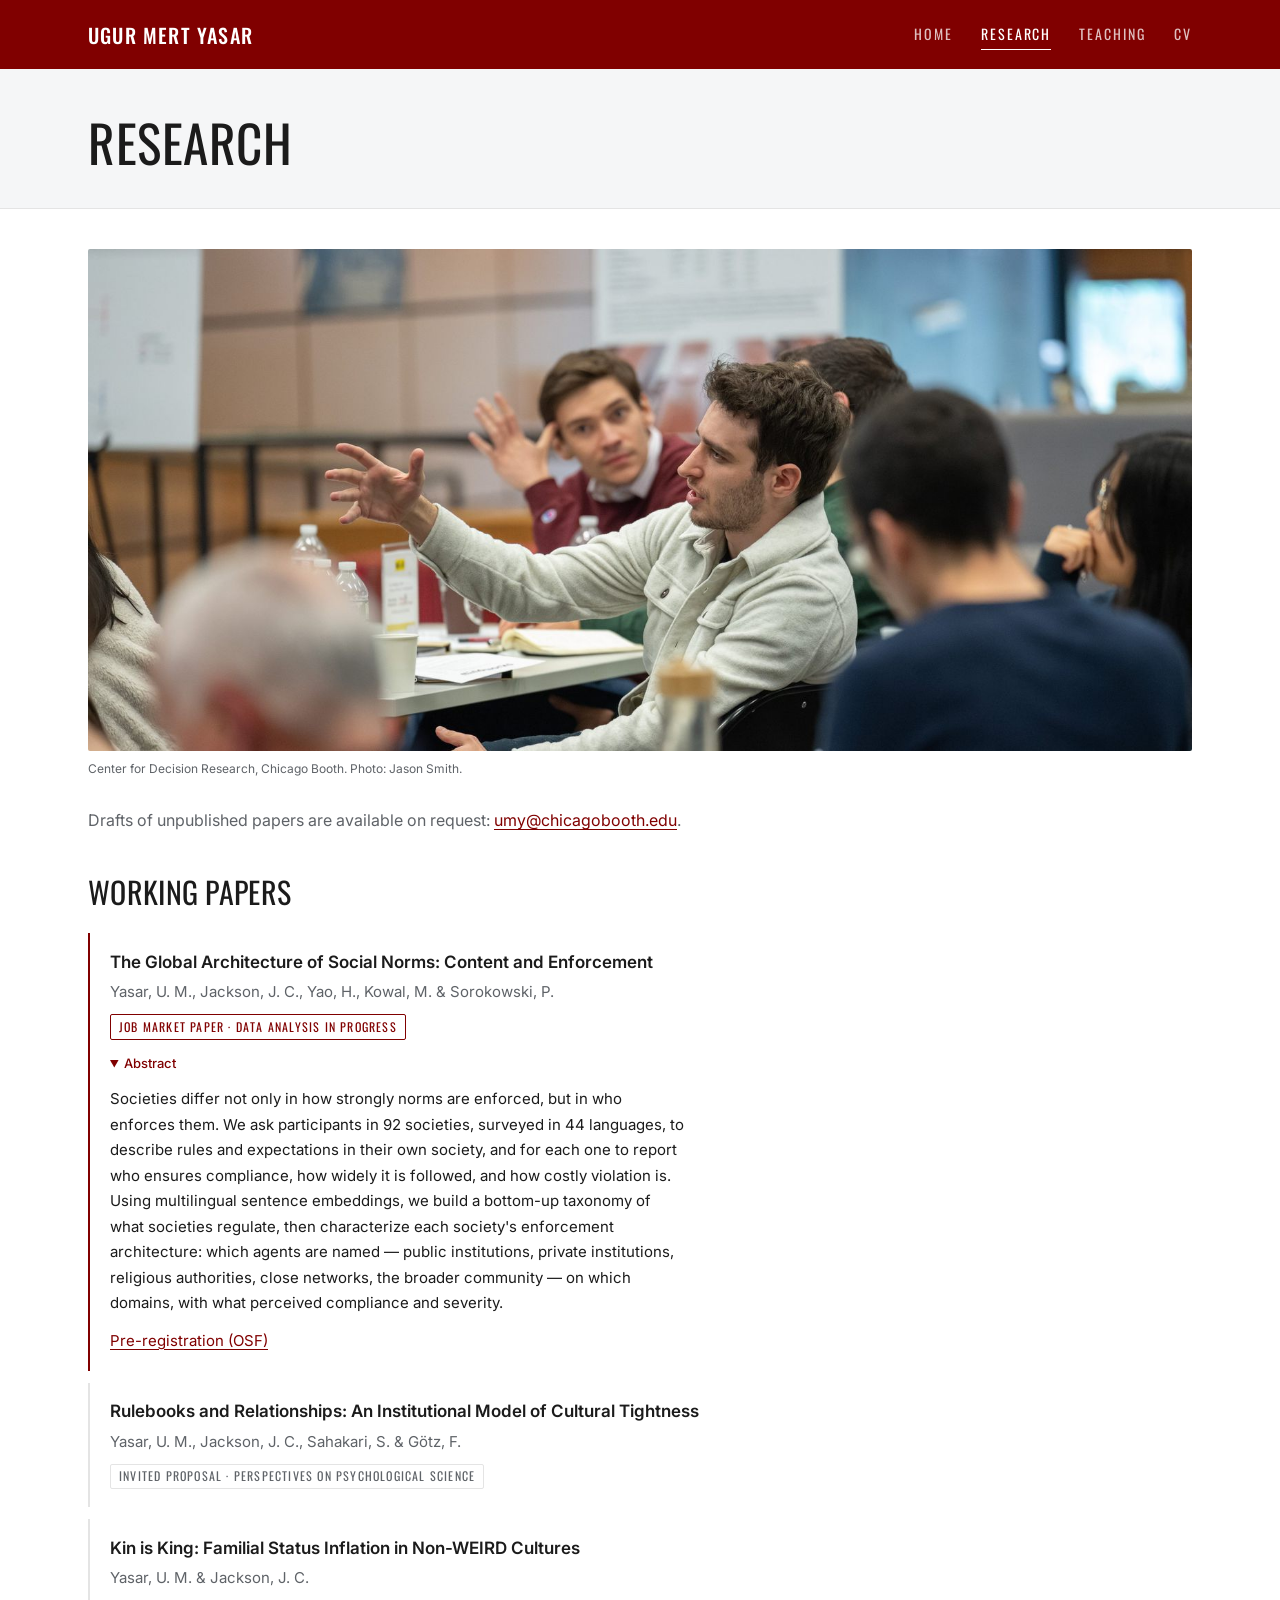
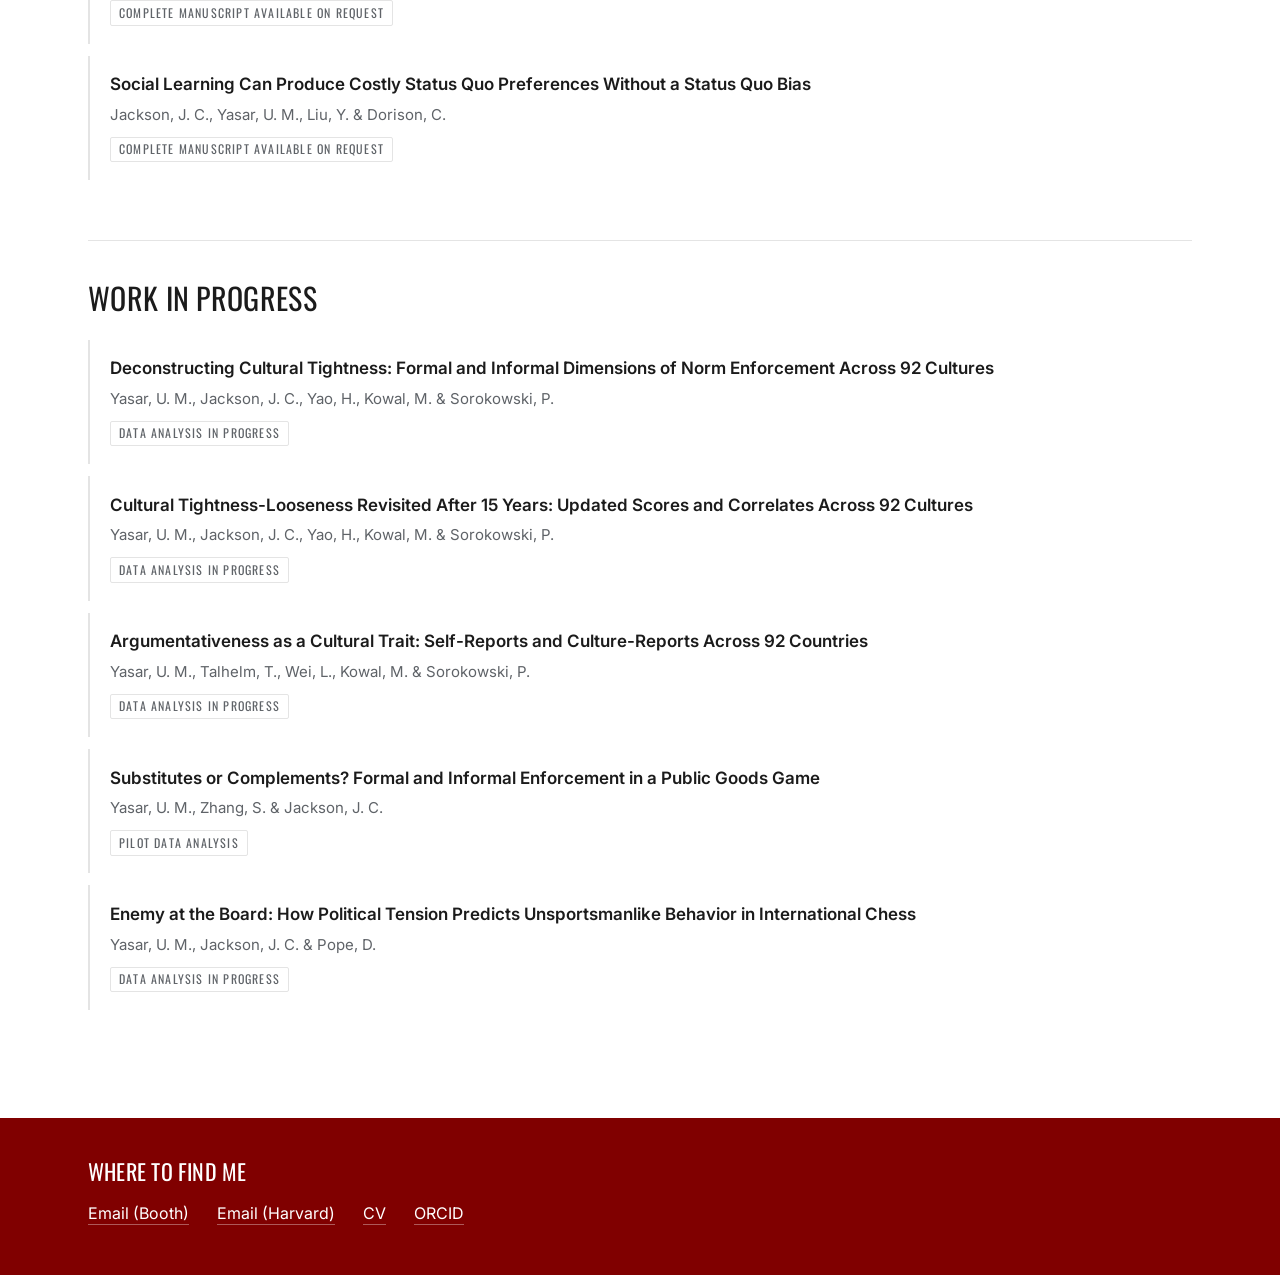
==== research.html @ 792e9157 "Maroon "Where to find me" footer on every page; drop duplicate contact buttons from the hero Co-Auth" ====
<!DOCTYPE html>
<html lang="en">
<head>
<meta charset="utf-8">
<meta name="viewport" content="width=device-width, initial-scale=1">
<title>Research &middot; Ugur Mert Yasar</title>
<meta name="description" content="Working papers and work in progress by Ugur Mert Yasar on social norms, cultural tightness, and norm enforcement across cultures.">
<link rel="icon" href="assets/favicon.svg?v=2" type="image/svg+xml">
<meta property="og:title" content="Research &middot; Ugur Mert Yasar">
<meta property="og:description" content="Working papers and work in progress by Ugur Mert Yasar on social norms, cultural tightness, and norm enforcement across cultures.">
<meta property="og:image" content="https://ugurmertyasar.github.io/assets/portrait.jpg">
<meta property="og:url" content="https://ugurmertyasar.github.io/research.html">
<meta property="og:type" content="website">
<meta name="twitter:card" content="summary">
<link rel="preconnect" href="https://fonts.googleapis.com">
<link rel="preconnect" href="https://fonts.gstatic.com" crossorigin>
<link href="https://fonts.googleapis.com/css2?family=Inter:wght@400;500;600&family=Oswald:wght@400;500&display=swap" rel="stylesheet">
<link rel="stylesheet" href="style.css?v=20261009d">
</head>
<body>

<header class="masthead">
  <div class="wrap">
    <a class="name" href="index.html">Ugur Mert Yasar</a>
    <nav class="nav">
      <a href="index.html">Home</a>
      <a href="research.html" aria-current="page">Research</a>
      <a href="teaching.html">Teaching</a>
      <a href="assets/cv.pdf">CV</a>
    </nav>
  </div>
</header>

<div class="page-header">
  <div class="wrap">
    <h1>Research</h1>
  </div>
</div>

<main class="wrap">

  <figure class="photo">
    <img src="assets/cdr.jpg" width="1600" height="727" alt="Ugur Mert Yasar speaking in a group discussion at the Center for Decision Research">
    <figcaption>Center for Decision Research, Chicago Booth. Photo: Jason Smith.</figcaption>
  </figure>

  <p class="intro">Drafts of unpublished papers are available on request:
  <a href="mailto:umy@chicagobooth.edu">umy@chicagobooth.edu</a>.</p>

  <section class="section">
    <h2>Working Papers</h2>

    <article class="paper is-jmp">
      <h3>The Global Architecture of Social Norms: Content and Enforcement</h3>
      <p class="authors">Yasar, U. M., Jackson, J. C., Yao, H., Kowal, M. &amp; Sorokowski, P.</p>
      <span class="status is-jmp">Job Market Paper &middot; data analysis in progress</span>
      <details open>
        <summary>Abstract</summary>
        <p>Societies differ not only in how strongly norms are enforced, but in who
        enforces them. We ask participants in 92 societies, surveyed in 44 languages, to
        describe rules and expectations in their own society, and for each one to report
        who ensures compliance, how widely it is followed, and how costly violation is.
        Using multilingual sentence embeddings, we build a bottom-up taxonomy of what
        societies regulate, then characterize each society's enforcement architecture:
        which agents are named &mdash; public institutions, private institutions,
        religious authorities, close networks, the broader community &mdash; on which
        domains, with what perceived compliance and severity.</p>
        <p><a href="https://osf.io/fxba7/">Pre-registration (OSF)</a></p>
      </details>
    </article>

    <article class="paper">
      <h3>Rulebooks and Relationships: An Institutional Model of Cultural Tightness</h3>
      <p class="authors">Yasar, U. M., Jackson, J. C., Sahakari, S. &amp; G&ouml;tz, F.</p>
      <span class="status">Invited proposal &middot; Perspectives on Psychological Science</span>
    </article>

    <article class="paper">
      <h3>Kin is King: Familial Status Inflation in Non-WEIRD Cultures</h3>
      <p class="authors">Yasar, U. M. &amp; Jackson, J. C.</p>
      <span class="status">Complete manuscript available on request</span>
    </article>

    <article class="paper">
      <h3>Social Learning Can Produce Costly Status Quo Preferences Without a Status Quo Bias</h3>
      <p class="authors">Jackson, J. C., Yasar, U. M., Liu, Y. &amp; Dorison, C.</p>
      <span class="status">Complete manuscript available on request</span>
    </article>
  </section>

  <section class="section">
    <h2>Work in Progress</h2>

    <article class="paper">
      <h3>Deconstructing Cultural Tightness: Formal and Informal Dimensions of Norm
      Enforcement Across 92 Cultures</h3>
      <p class="authors">Yasar, U. M., Jackson, J. C., Yao, H., Kowal, M. &amp; Sorokowski, P.</p>
      <span class="status">Data analysis in progress</span>
    </article>

    <article class="paper">
      <h3>Cultural Tightness-Looseness Revisited After 15 Years: Updated Scores and
      Correlates Across 92 Cultures</h3>
      <p class="authors">Yasar, U. M., Jackson, J. C., Yao, H., Kowal, M. &amp; Sorokowski, P.</p>
      <span class="status">Data analysis in progress</span>
    </article>

    <article class="paper">
      <h3>Argumentativeness as a Cultural Trait: Self-Reports and Culture-Reports Across
      92 Countries</h3>
      <p class="authors">Yasar, U. M., Talhelm, T., Wei, L., Kowal, M. &amp; Sorokowski, P.</p>
      <span class="status">Data analysis in progress</span>
    </article>

    <article class="paper">
      <h3>Substitutes or Complements? Formal and Informal Enforcement in a Public Goods Game</h3>
      <p class="authors">Yasar, U. M., Zhang, S. &amp; Jackson, J. C.</p>
      <span class="status">Pilot data analysis</span>
    </article>

    <article class="paper">
      <h3>Enemy at the Board: How Political Tension Predicts Unsportsmanlike Behavior in
      International Chess</h3>
      <p class="authors">Yasar, U. M., Jackson, J. C. &amp; Pope, D.</p>
      <span class="status">Data analysis in progress</span>
    </article>
  </section>

  <!-- The interactive enforcement figure is kept, unpublished, in _held/ on the local
       machine. It is deliberately not in this repository. -->

</main>

<footer class="footer" id="contact">
  <div class="wrap">
    <h2>Where to find me</h2>
    <ul class="find">
      <li><a href="mailto:umy@chicagobooth.edu">Email (Booth)</a></li>
      <li><a href="mailto:umyasar@fas.harvard.edu">Email (Harvard)</a></li>
      <li><a href="assets/cv.pdf">CV</a></li>
      <li><a href="https://orcid.org/0009-0003-6878-2344">ORCID</a></li>
      <!-- Add more as needed, one per line, e.g.
      <li><a href="https://www.linkedin.com/in/...">LinkedIn</a></li>
      <li><a href="https://scholar.google.com/citations?user=...">Google Scholar</a></li>
      <li><a href="https://bsky.app/profile/...">Bluesky</a></li>
      -->
    </ul>
  </div>
</footer>

</body>
</html>
---- style.css ----
/* ==========================================================================
   ugurmertyasar.com
   All colour lives in :root. Change a value here and every page follows.
   ========================================================================== */

:root {
  --paper:     #ffffff;
  --paper-alt: #f5f6f7;
  --ink:       #1b1b1b;
  --muted:     #5f6368;
  --rule:      #e4e4e4;
  --accent:    #800000;   /* links, labels, masthead band */
  --on-accent: #ffffff;
  --band:      #800000;   /* masthead background */
  --footer:    #800000;
  --formal:    #800000;   /* state, law, public institutions */
  --informal:  #7a6a3a;   /* family, community, religion */

  --map-ocean:    #ffffff;
  --map-grat:     #dde3e7;
  --map-edge:     #c3ccd2;
  --map-bg:       #dcdcdc;
  --map-hi:       #800000;
  --map-hi-hover: #5a0000;

  --display: "Oswald", "Arial Narrow", sans-serif;
  --sans:    "Inter", "Helvetica Neue", Arial, sans-serif;

  --measure: 36rem;
  --wide:    72rem;
}


*, *::before, *::after { box-sizing: border-box; }
html { -webkit-text-size-adjust: 100%; }

body {
  margin: 0;
  background: var(--paper);
  color: var(--ink);
  font-family: var(--sans);
  font-size: 1rem;
  line-height: 1.7;
  -webkit-font-smoothing: antialiased;
}

.wrap { max-width: var(--wide); margin: 0 auto; padding: 0 1.5rem; }

.label {
  font-family: var(--display);
  font-size: .8125rem; font-weight: 400;
  letter-spacing: .14em; text-transform: uppercase;
  color: var(--accent);
  margin: 0;
}

h1, h2, h3 {
  font-family: var(--display); font-weight: 400;
  text-transform: uppercase; letter-spacing: .01em;
}

a { color: var(--accent); text-decoration-color: currentColor; text-decoration-thickness: 1px; text-underline-offset: .2em; }
a:hover { color: var(--ink); }
a:focus-visible { outline: 2px solid var(--accent); outline-offset: 3px; border-radius: 2px; }

/* --- masthead ------------------------------------------------------------ */
.masthead { background: var(--band); color: var(--on-accent); }
.masthead .wrap {
  display: flex; flex-wrap: wrap; gap: .5rem 2rem;
  align-items: center; justify-content: space-between;
  padding-top: 1.1rem; padding-bottom: 1.1rem;
}
.masthead .name {
  font-family: var(--display); font-size: 1.25rem; font-weight: 500;
  letter-spacing: .06em; text-transform: uppercase;
  color: var(--on-accent); text-decoration: none;
}
.nav { display: flex; gap: 1.75rem; }
.nav a {
  font-family: var(--display); font-size: .875rem; letter-spacing: .14em;
  text-transform: uppercase; text-decoration: none;
  color: var(--on-accent); opacity: .75;
  padding: .2rem 0; border-bottom: 1px solid transparent;
}
.nav a:hover { opacity: 1; color: var(--on-accent); }
.nav a[aria-current="page"] { opacity: 1; border-bottom-color: currentColor; }

/* --- hero ---------------------------------------------------------------- */
.hero {
  padding: 4rem 0 4.5rem; display: grid; gap: 4rem;
  grid-template-columns: minmax(0,1fr) minmax(16rem, 24rem); align-items: center;
}
.hero h1 {
  font-size: 1.75rem; line-height: 1.2; font-weight: 500;
  text-transform: none; letter-spacing: .01em;
  margin: 0 0 .5rem;
}
.hero .role { color: var(--ink); font-size: 1rem; line-height: 1.6; margin: 0 0 1.5rem; max-width: none; }
.hero p { max-width: var(--measure); margin: 0 0 1rem; }
.hero .portrait {
  width: 100%; height: auto; aspect-ratio: 4 / 5; object-fit: cover;
  display: block; border-radius: 2px;
}

.hero .portrait.is-flip { cursor: pointer; }
.hero .portrait.is-flip:focus-visible { outline: 2px solid var(--accent); outline-offset: 4px; }

.links { display: flex; flex-wrap: wrap; gap: .5rem .75rem; margin: 1.75rem 0 0; padding: 0; list-style: none; }
.links a {
  font-size: .8125rem; text-decoration: none; color: var(--ink);
  border: 1px solid var(--rule); border-radius: 2px; padding: .35rem .85rem;
  display: inline-block;
}
.links a:hover { border-color: var(--accent); color: var(--accent); }

/* --- map plate ----------------------------------------------------------- */
.plate { padding: 3.5rem 0 4rem; }
.band { background: var(--paper-alt); border-top: 1px solid var(--rule); }
.plate figure { margin: 0; }
.plate-head { margin-bottom: 1.5rem; }
.plate h2 { font-size: clamp(1.5rem, 3vw, 1.875rem); line-height: 1.15; margin: 0; }
.soon-note { margin: .4rem 0 0; color: var(--muted); }

/* Survey section switch: see the comment above the section in index.html. */
.plate[data-state="hidden"] { display: none; }
.plate[data-state="soon"] .when-live,
.plate[data-state="live"] .when-soon { display: none; }
.plate figcaption { margin-top: 1.5rem; max-width: 46rem; color: var(--muted); font-size: .9375rem; }

.stats {
  display: grid; grid-template-columns: repeat(3, 1fr);
  border-top: 1px solid var(--rule); border-bottom: 1px solid var(--rule);
  margin: 1.75rem 0 0; padding: 0; list-style: none;
}
.stats li { padding: 1.1rem 1.25rem; border-left: 1px solid var(--rule); }
.stats li:first-child { border-left: 0; padding-left: 0; }
.stats .n {
  display: block; font-family: var(--display); font-size: 2.25rem; line-height: 1;
  color: var(--ink);
}
.stats .label { display: block; margin-top: .45rem; color: var(--muted); font-size: .75rem; }

.map-wrap { position: relative; }
.map { width: 100%; height: auto; display: block; }

.map .ocean      { fill: var(--map-ocean); }
.map .grat path  { fill: none; stroke: var(--map-grat); stroke-width: .7; }
.map .c          { fill: var(--map-bg); stroke: var(--map-ocean); stroke-width: .6; stroke-linejoin: round; }
.map .c.s        { fill: var(--map-hi); cursor: pointer; transition: fill .12s ease; }
.map .c.dot      { stroke-width: 1.4; }
.map .edge       { fill: none; stroke: var(--map-edge); stroke-width: 1.2; }
.map .c.s.is-on  { fill: var(--map-hi-hover); }

.map-tip {
  position: absolute; pointer-events: none; opacity: 0;
  transform: translate(-50%, -145%);
  font-size: .75rem; font-weight: 500; white-space: nowrap;
  background: var(--ink); color: var(--paper);
  padding: .3rem .6rem; border-radius: 2px;
  box-shadow: 0 2px 8px rgba(0,0,0,.16);
  transition: opacity .12s ease;
}
.map-tip.on { opacity: 1; }
.map-tip .tip-l { opacity: .7; font-weight: 400; }

.map-legend {
  display: flex; flex-wrap: wrap; align-items: center; gap: .4rem 1.75rem;
  margin-top: 1rem; font-size: .75rem; color: var(--muted);
}
.map-legend .sw {
  width: .7rem; height: .7rem; border-radius: 2px;
  display: inline-block; margin-right: .45rem; vertical-align: -1px;
}
.map-legend .sw-hi { background: var(--map-hi); }
.map-legend .sw-bg { background: var(--map-bg); }
.map-legend .hint { margin-left: auto; }

/* --- sections ------------------------------------------------------------ */
.section { border-top: 1px solid var(--rule); padding: 2.5rem 0 3rem; }
.section > h2 { font-size: clamp(1.5rem, 3vw, 1.875rem); line-height: 1.15; margin: 0 0 1.5rem; }

/* Inner pages: plain title on a grey band under the masthead. */
.page-header { background: var(--paper-alt); border-bottom: 1px solid var(--rule); padding: 3rem 0 2.5rem; }
.page-header h1 { font-size: clamp(2.25rem, 5vw, 3.2rem); line-height: 1; margin: 0; }
.intro { color: var(--muted); margin: 2.25rem 0 0; }

.photo { margin: 2.5rem 0 0; }
.photo img { width: 100%; height: auto; display: block; border-radius: 2px; }
.photo figcaption { margin-top: .5rem; font-size: .75rem; color: var(--muted); }
.photo + .intro { margin-top: 1.75rem; }

/* --- teaching -------------------------------------------------------------- */
.courses { list-style: none; margin: 0; padding: 0; max-width: 48rem; }
.courses li { padding: 1rem 0; border-bottom: 1px solid var(--rule); }
.courses li:first-child { border-top: 1px solid var(--rule); }
.courses .course { font-weight: 600; margin: 0; }
.courses .meta { color: var(--muted); font-size: .9375rem; margin: .15rem 0 0; }
.courses .term { white-space: nowrap; }
@media (min-width: 46rem) {
  .courses li { display: grid; grid-template-columns: 1fr 11rem; gap: 1rem; align-items: baseline; }
  .courses .term { text-align: right; color: var(--muted); font-size: .9375rem; }
}
.intro + .section { border-top: 0; }

.titles { list-style: none; margin: 0; padding: 0; max-width: 48rem; }
.titles li { padding: .7rem 0; border-bottom: 1px solid var(--rule); }
.titles li:first-child { border-top: 1px solid var(--rule); }
.titles a { color: var(--ink); text-decoration: none; font-weight: 500; }
.titles a:hover { color: var(--accent); }
.tag {
  margin-left: .5rem; white-space: nowrap;
  font-family: var(--display); font-size: .75rem; letter-spacing: .1em;
  text-transform: uppercase; color: var(--accent);
}
.prose { max-width: var(--measure); }
.prose p { margin: 0 0 1rem; }
.more { margin: 1.5rem 0 0; font-family: var(--display); text-transform: uppercase; letter-spacing: .1em; font-size: .875rem; }
.more a { text-decoration: none; }

/* --- papers -------------------------------------------------------------- */
.paper { padding: 1.1rem 0 1.1rem 1.25rem; border-left: 2px solid var(--rule); margin-bottom: .75rem; }
.paper h3 {
  font-family: var(--sans); text-transform: none; letter-spacing: 0;
  font-size: 1.0625rem; font-weight: 600; margin: 0 0 .3rem; line-height: 1.4;
}
.paper .authors { color: var(--muted); font-size: .9375rem; margin: 0 0 .5rem; }
.paper .status {
  display: inline-block; font-family: var(--display); font-size: .75rem;
  letter-spacing: .1em; text-transform: uppercase; color: var(--muted);
  border: 1px solid var(--rule); border-radius: 2px; padding: .1rem .5rem;
}
.paper.is-jmp { border-left-color: var(--accent); }
.paper .status.is-jmp { color: var(--accent); border-color: var(--accent); }
.paper details { margin-top: .75rem; }
.paper summary { font-size: .8125rem; font-weight: 500; color: var(--accent); cursor: pointer; }
.paper details p { max-width: var(--measure); margin: .75rem 0 0; font-size: .9375rem; }

/* --- footer -------------------------------------------------------------- */
.footer { background: var(--footer); color: #fff; margin-top: 3rem; padding: 2.5rem 0 3rem; }
.band + .footer { margin-top: 0; }
.footer h2 { font-size: 1.375rem; line-height: 1.2; margin: 0 0 1rem; }
.find { list-style: none; margin: 0; padding: 0; display: flex; flex-wrap: wrap; gap: .6rem 1.75rem; }
.find a { color: #fff; text-decoration: none; border-bottom: 1px solid rgba(255,255,255,.35); padding-bottom: 1px; }
.find a:hover { border-bottom-color: #fff; }

@media (max-width: 46rem) {
  .hero { grid-template-columns: 1fr; gap: 0; padding-top: 2.5rem; }
  .hero .portrait { order: -1; max-width: 15rem; margin: 0 0 2rem; }
  .page-header { padding: 2rem 0 1.75rem; }
  .nav { gap: 1.25rem; }
  .stats li { padding-left: .75rem; padding-right: .5rem; }
  .map-legend .hint { margin-left: 0; flex-basis: 100%; }
}
@media (prefers-reduced-motion: reduce) {
  * { transition-duration: .01ms !important; animation-duration: .01ms !important; }
}
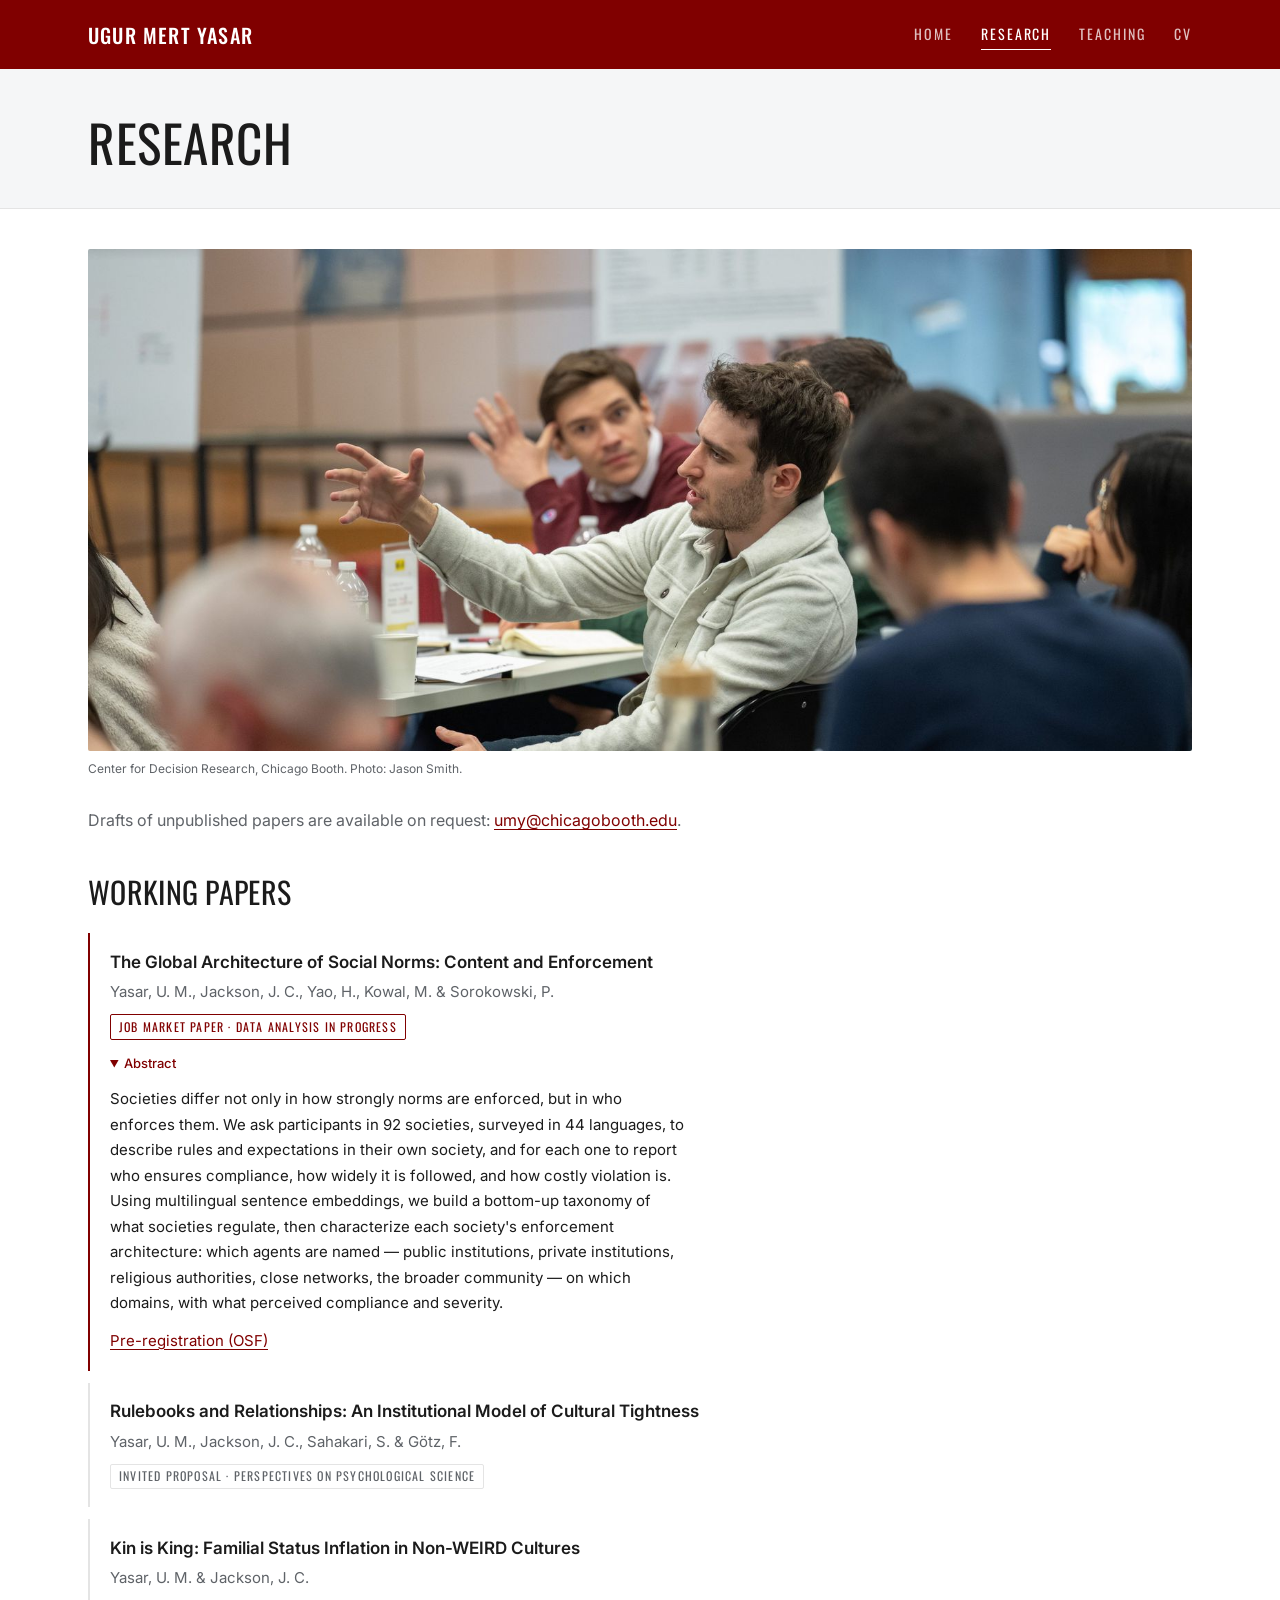
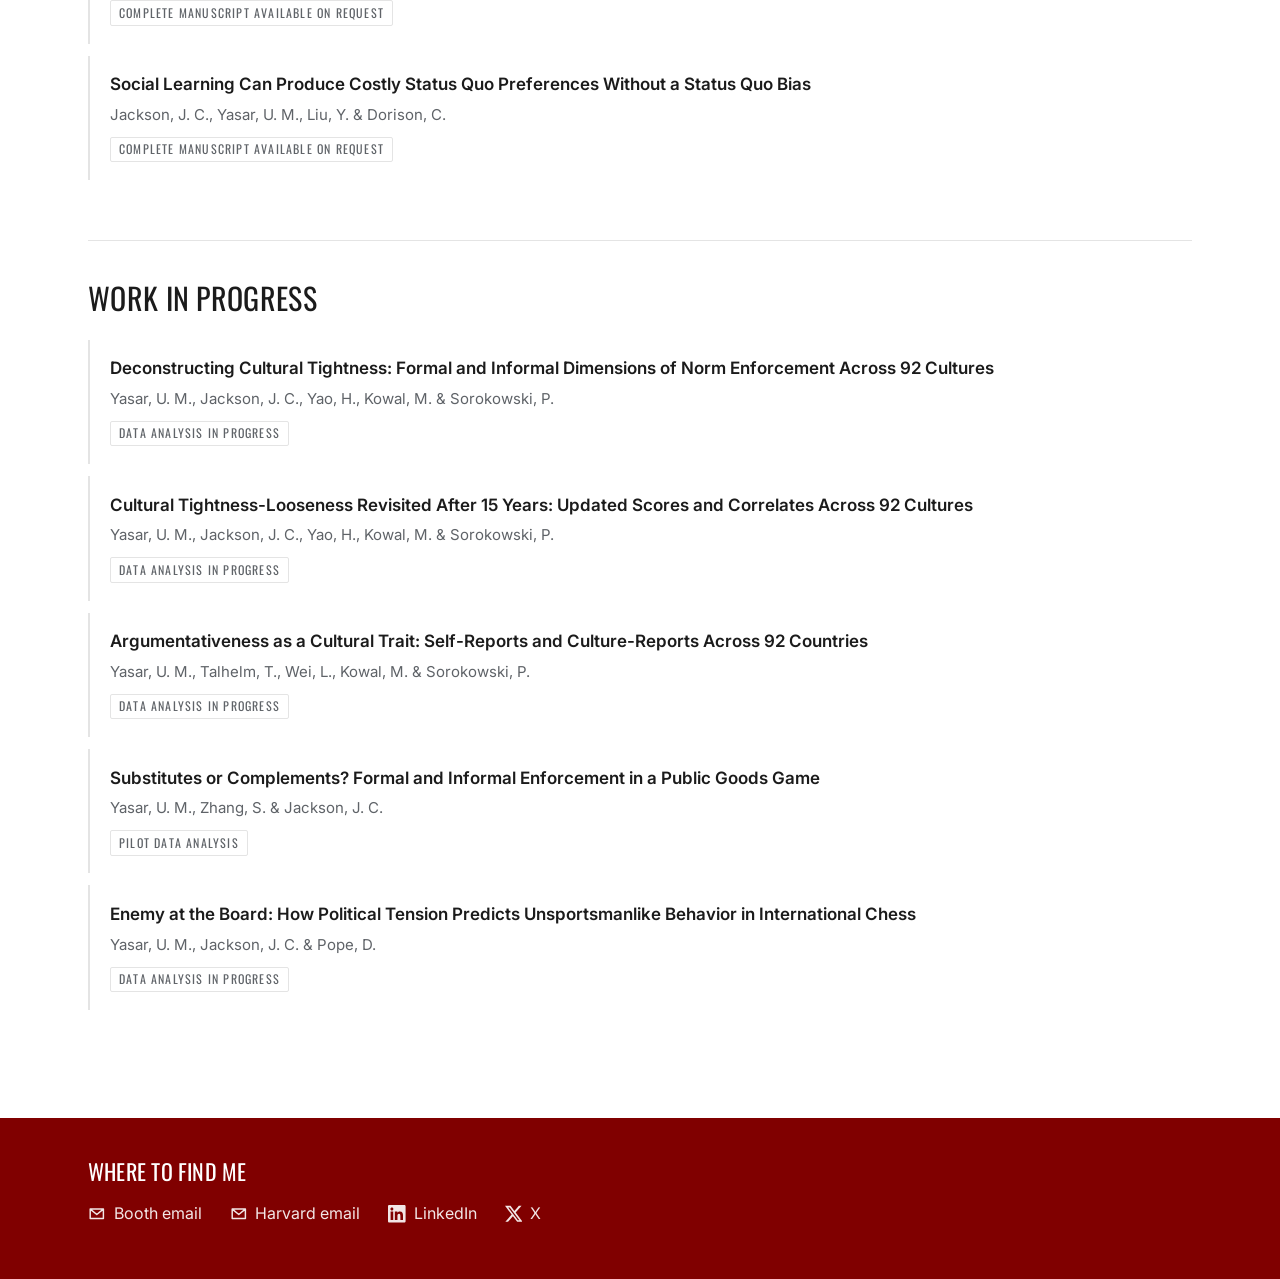
==== commit 8377aea8: "Footer links: Booth and Harvard email, LinkedIn and X, with icons Co-Authored-By: Claude Opus 5.5 <n" ====
--- a/research.html
+++ b/research.html
@@ -15,7 +15,7 @@
 <link rel="preconnect" href="https://fonts.googleapis.com">
 <link rel="preconnect" href="https://fonts.gstatic.com" crossorigin>
 <link href="https://fonts.googleapis.com/css2?family=Inter:wght@400;500;600&family=Oswald:wght@400;500&display=swap" rel="stylesheet">
-<link rel="stylesheet" href="style.css?v=20261009d">
+<link rel="stylesheet" href="style.css?v=20261009e">
 </head>
 <body>
 
@@ -135,15 +135,10 @@
   <div class="wrap">
     <h2>Where to find me</h2>
     <ul class="find">
-      <li><a href="mailto:umy@chicagobooth.edu">Email (Booth)</a></li>
-      <li><a href="mailto:umyasar@fas.harvard.edu">Email (Harvard)</a></li>
-      <li><a href="assets/cv.pdf">CV</a></li>
-      <li><a href="https://orcid.org/0009-0003-6878-2344">ORCID</a></li>
-      <!-- Add more as needed, one per line, e.g.
-      <li><a href="https://www.linkedin.com/in/...">LinkedIn</a></li>
-      <li><a href="https://scholar.google.com/citations?user=...">Google Scholar</a></li>
-      <li><a href="https://bsky.app/profile/...">Bluesky</a></li>
-      -->
+      <li><a href="mailto:umy@chicagobooth.edu"><svg class="ico" viewBox="0 0 24 24" aria-hidden="true"><path fill="none" stroke="currentColor" stroke-width="2" stroke-linejoin="round" d="M3 5.5h18v13H3z M3.5 6l8.5 7 8.5-7"/></svg>Booth email</a></li>
+      <li><a href="mailto:umyasar@fas.harvard.edu"><svg class="ico" viewBox="0 0 24 24" aria-hidden="true"><path fill="none" stroke="currentColor" stroke-width="2" stroke-linejoin="round" d="M3 5.5h18v13H3z M3.5 6l8.5 7 8.5-7"/></svg>Harvard email</a></li>
+      <li><a href="https://www.linkedin.com/in/ugurmertyasar" target="_blank" rel="noopener"><svg class="ico" viewBox="0 0 24 24" aria-hidden="true"><path fill="currentColor" d="M20.447 20.452h-3.554v-5.569c0-1.328-.027-3.037-1.852-3.037-1.853 0-2.136 1.445-2.136 2.939v5.667H9.351V9h3.414v1.561h.046c.477-.9 1.637-1.85 3.37-1.85 3.601 0 4.267 2.37 4.267 5.455v6.286zM5.337 7.433c-1.144 0-2.063-.926-2.063-2.065 0-1.138.92-2.063 2.063-2.063 1.14 0 2.064.925 2.064 2.063 0 1.139-.925 2.065-2.064 2.065zm1.782 13.019H3.555V9h3.564v11.452zM22.225 0H1.771C.792 0 0 .774 0 1.729v20.542C0 23.227.792 24 1.771 24h20.451C23.2 24 24 23.227 24 22.271V1.729C24 .774 23.2 0 22.222 0h.003z"/></svg>LinkedIn</a></li>
+      <li><a href="https://x.com/ugurmertyasar" target="_blank" rel="noopener"><svg class="ico" viewBox="0 0 24 24" aria-hidden="true"><path fill="currentColor" d="M18.901 1.153h3.68l-8.04 9.19L24 22.846h-7.406l-5.8-7.584-6.638 7.584H.474l8.6-9.83L0 1.154h7.594l5.243 6.932ZM17.61 20.644h2.039L6.486 3.24H4.298Z"/></svg>X</a></li>
     </ul>
   </div>
 </footer>
--- a/style.css
+++ b/style.css
@@ -240,8 +240,9 @@
 .band + .footer { margin-top: 0; }
 .footer h2 { font-size: 1.375rem; line-height: 1.2; margin: 0 0 1rem; }
 .find { list-style: none; margin: 0; padding: 0; display: flex; flex-wrap: wrap; gap: .6rem 1.75rem; }
-.find a { color: #fff; text-decoration: none; border-bottom: 1px solid rgba(255,255,255,.35); padding-bottom: 1px; }
-.find a:hover { border-bottom-color: #fff; }
+.find a { color: #fff; text-decoration: none; display: inline-flex; align-items: center; gap: .5rem; opacity: .9; }
+.find a:hover { opacity: 1; text-decoration: underline; text-underline-offset: .2em; }
+.find .ico { width: 1.1rem; height: 1.1rem; flex: none; }
 
 @media (max-width: 46rem) {
   .hero { grid-template-columns: 1fr; gap: 0; padding-top: 2.5rem; }
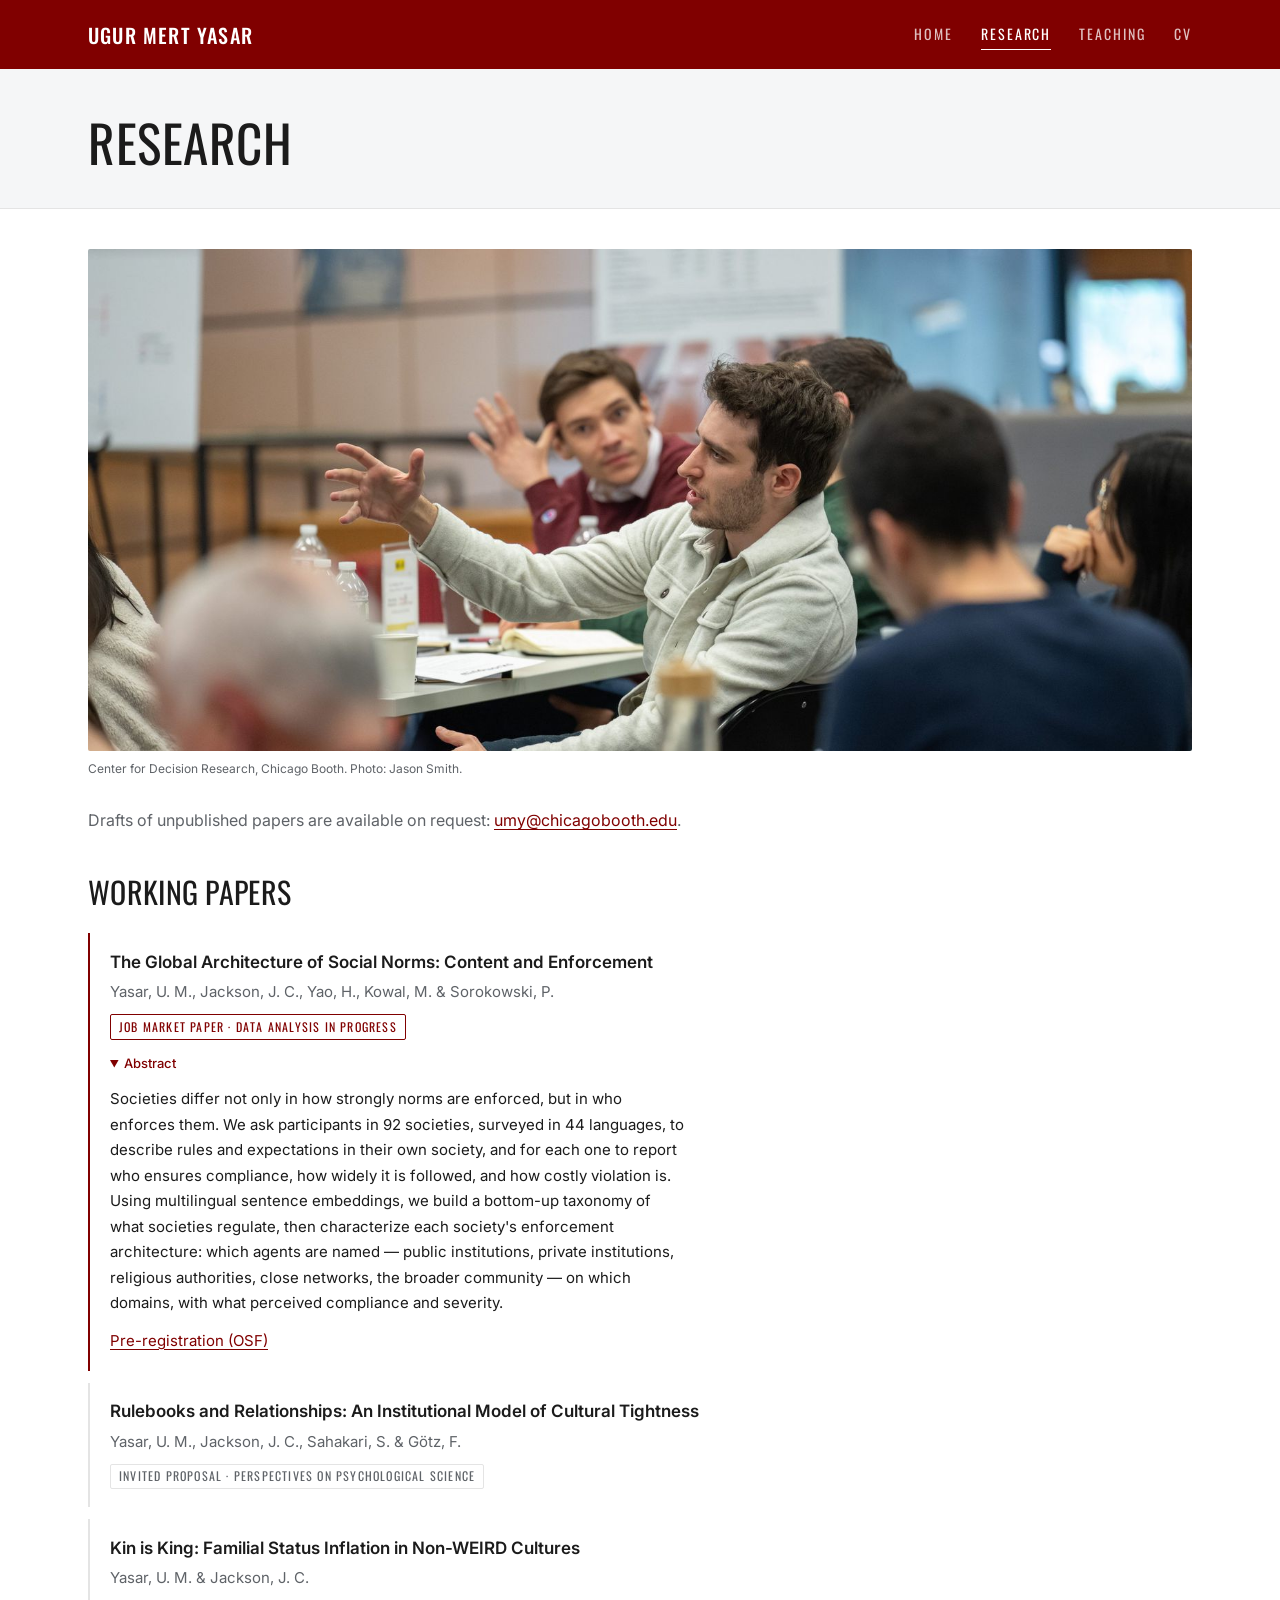
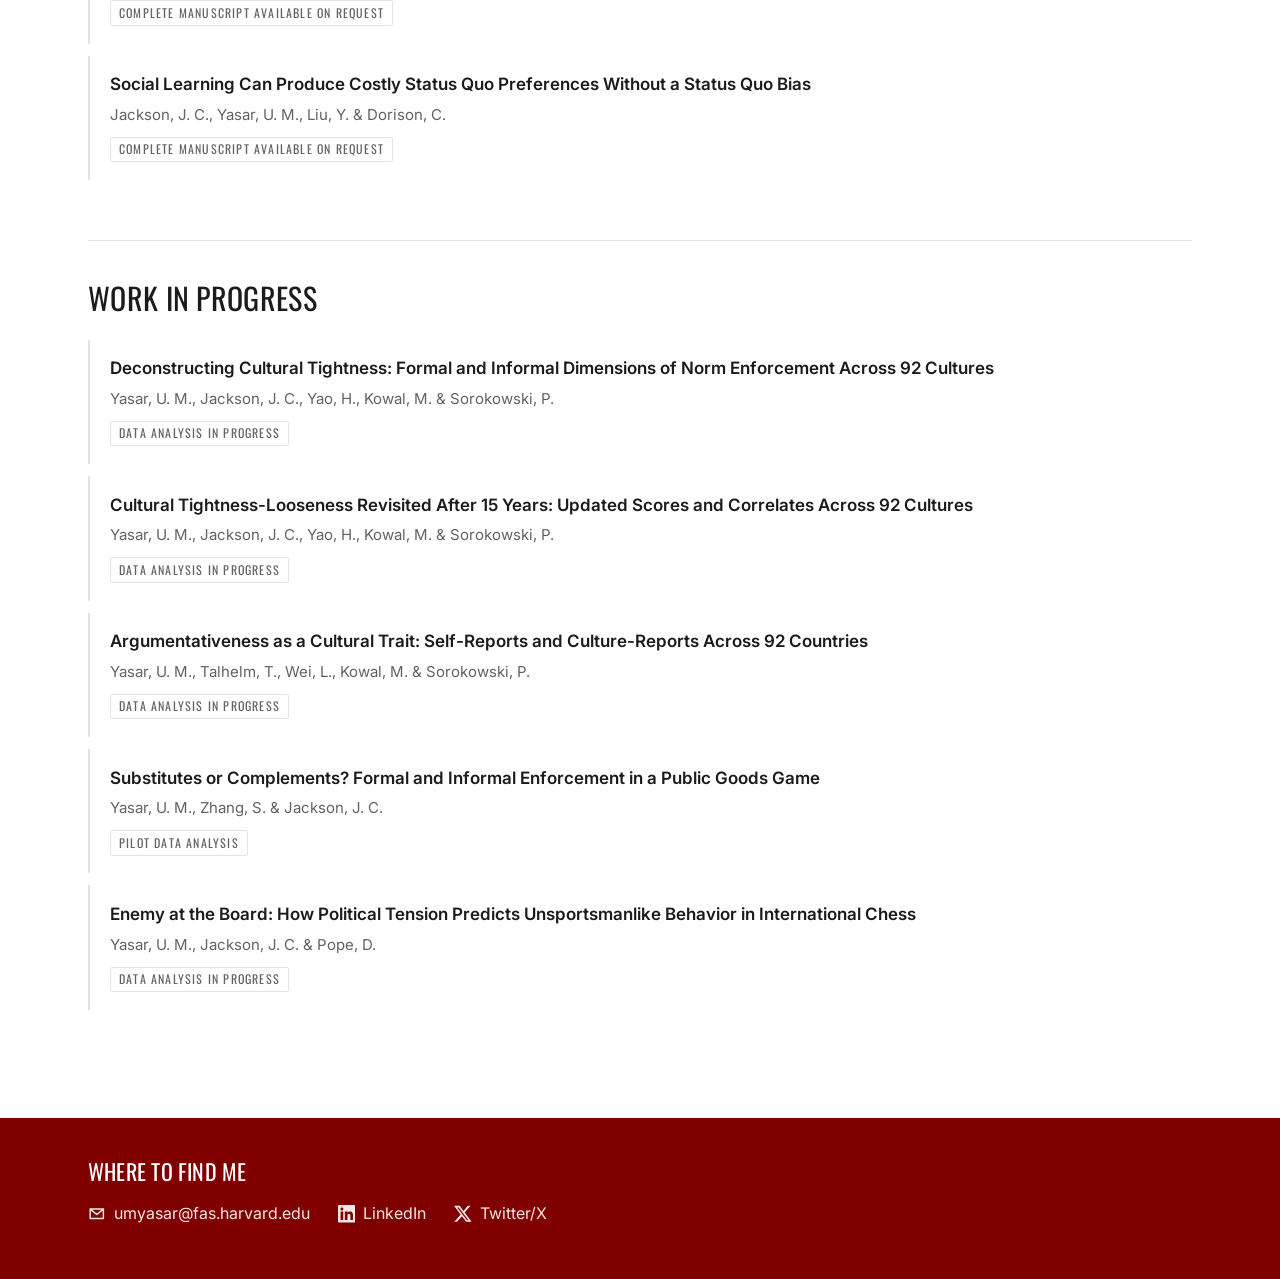
==== commit 1b04abee: "Footer: Harvard email address only, Twitter/X label; add industry-roles line to bio Co-Authored-By: " ====
--- a/research.html
+++ b/research.html
@@ -135,10 +135,9 @@
   <div class="wrap">
     <h2>Where to find me</h2>
     <ul class="find">
-      <li><a href="mailto:umy@chicagobooth.edu"><svg class="ico" viewBox="0 0 24 24" aria-hidden="true"><path fill="none" stroke="currentColor" stroke-width="2" stroke-linejoin="round" d="M3 5.5h18v13H3z M3.5 6l8.5 7 8.5-7"/></svg>Booth email</a></li>
-      <li><a href="mailto:umyasar@fas.harvard.edu"><svg class="ico" viewBox="0 0 24 24" aria-hidden="true"><path fill="none" stroke="currentColor" stroke-width="2" stroke-linejoin="round" d="M3 5.5h18v13H3z M3.5 6l8.5 7 8.5-7"/></svg>Harvard email</a></li>
+      <li><a href="mailto:umyasar@fas.harvard.edu"><svg class="ico" viewBox="0 0 24 24" aria-hidden="true"><path fill="none" stroke="currentColor" stroke-width="2" stroke-linejoin="round" d="M3 5.5h18v13H3z M3.5 6l8.5 7 8.5-7"/></svg>umyasar@fas.harvard.edu</a></li>
       <li><a href="https://www.linkedin.com/in/ugurmertyasar" target="_blank" rel="noopener"><svg class="ico" viewBox="0 0 24 24" aria-hidden="true"><path fill="currentColor" d="M20.447 20.452h-3.554v-5.569c0-1.328-.027-3.037-1.852-3.037-1.853 0-2.136 1.445-2.136 2.939v5.667H9.351V9h3.414v1.561h.046c.477-.9 1.637-1.85 3.37-1.85 3.601 0 4.267 2.37 4.267 5.455v6.286zM5.337 7.433c-1.144 0-2.063-.926-2.063-2.065 0-1.138.92-2.063 2.063-2.063 1.14 0 2.064.925 2.064 2.063 0 1.139-.925 2.065-2.064 2.065zm1.782 13.019H3.555V9h3.564v11.452zM22.225 0H1.771C.792 0 0 .774 0 1.729v20.542C0 23.227.792 24 1.771 24h20.451C23.2 24 24 23.227 24 22.271V1.729C24 .774 23.2 0 22.222 0h.003z"/></svg>LinkedIn</a></li>
-      <li><a href="https://x.com/ugurmertyasar" target="_blank" rel="noopener"><svg class="ico" viewBox="0 0 24 24" aria-hidden="true"><path fill="currentColor" d="M18.901 1.153h3.68l-8.04 9.19L24 22.846h-7.406l-5.8-7.584-6.638 7.584H.474l8.6-9.83L0 1.154h7.594l5.243 6.932ZM17.61 20.644h2.039L6.486 3.24H4.298Z"/></svg>X</a></li>
+      <li><a href="https://x.com/ugurmertyasar" target="_blank" rel="noopener"><svg class="ico" viewBox="0 0 24 24" aria-hidden="true"><path fill="currentColor" d="M18.901 1.153h3.68l-8.04 9.19L24 22.846h-7.406l-5.8-7.584-6.638 7.584H.474l8.6-9.83L0 1.154h7.594l5.243 6.932ZM17.61 20.644h2.039L6.486 3.24H4.298Z"/></svg>Twitter/X</a></li>
     </ul>
   </div>
 </footer>
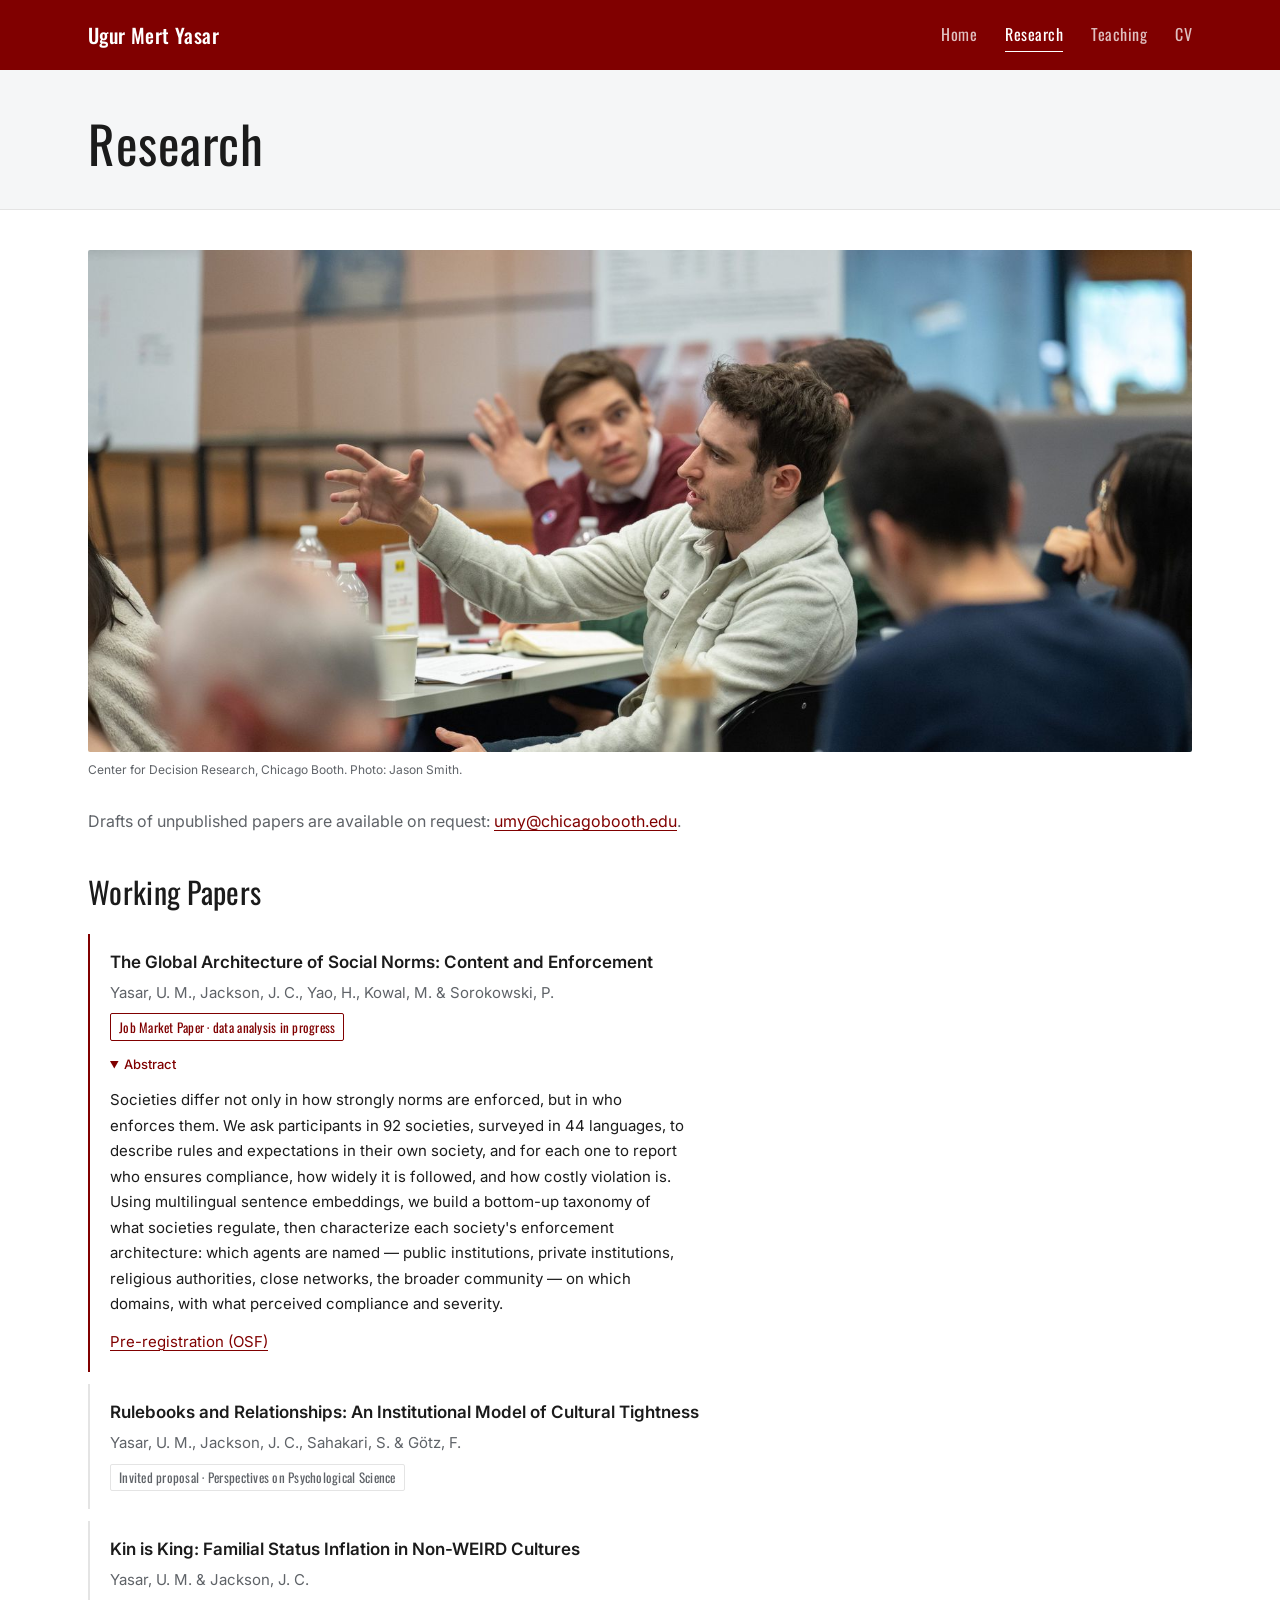
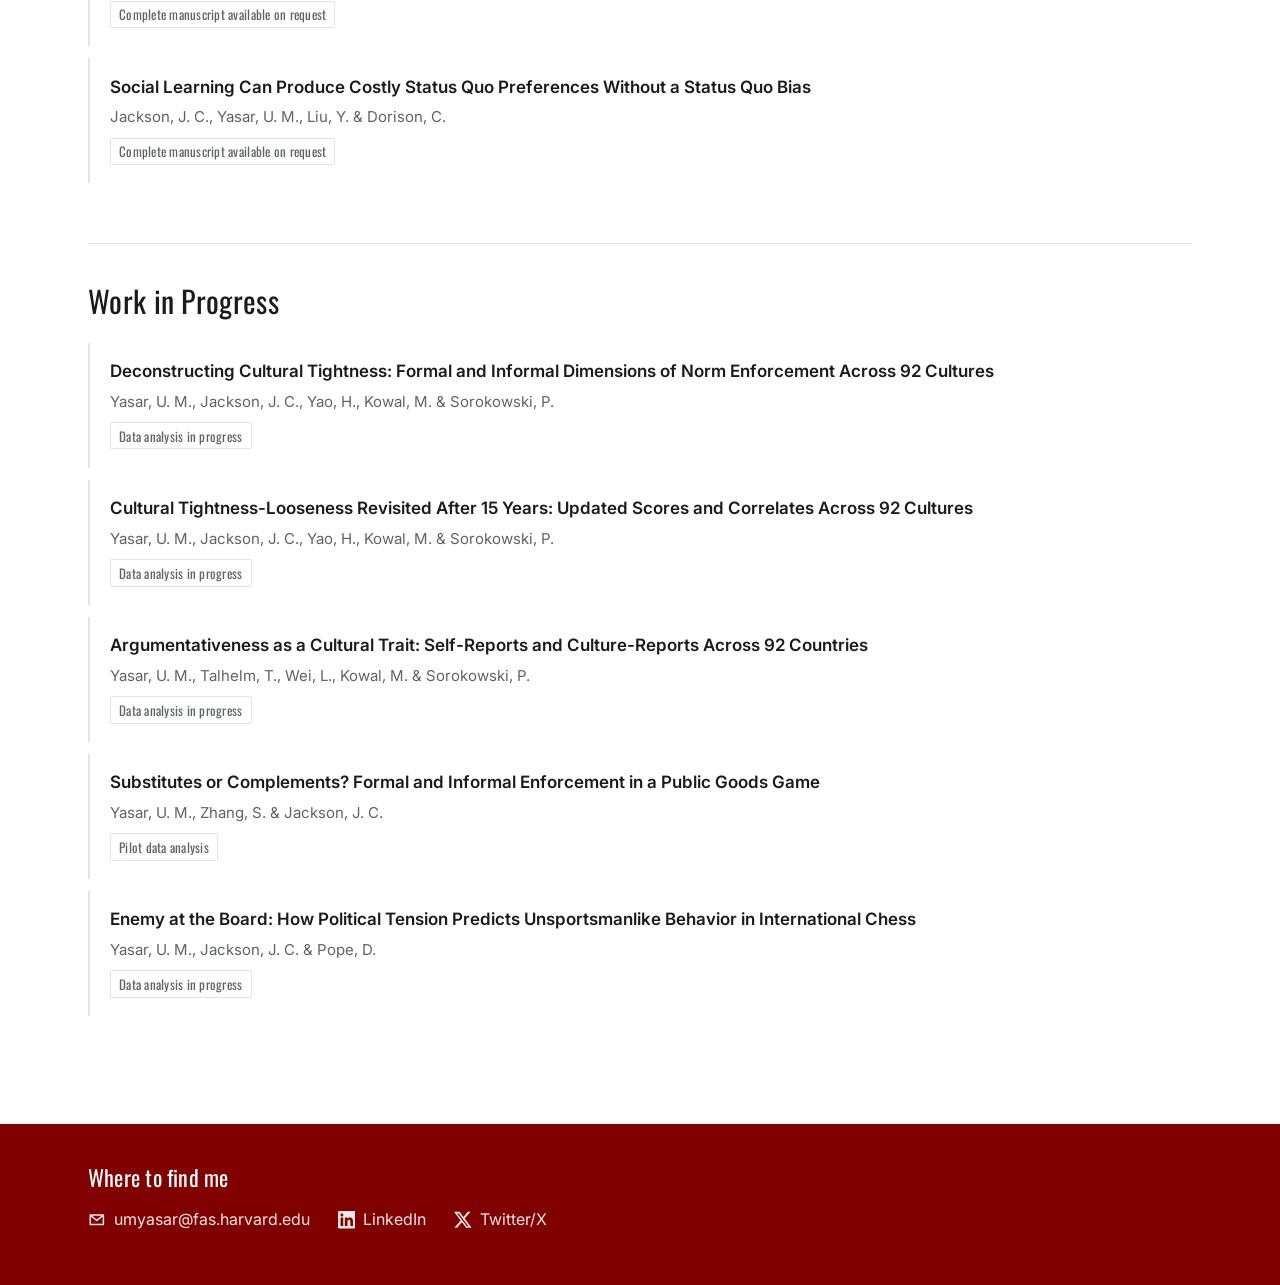
==== commit 939621de: "Normal capitalisation for headings, name, nav and labels (no all-caps) Co-Authored-By: Claude Opus 5" ====
--- a/research.html
+++ b/research.html
@@ -15,7 +15,7 @@
 <link rel="preconnect" href="https://fonts.googleapis.com">
 <link rel="preconnect" href="https://fonts.gstatic.com" crossorigin>
 <link href="https://fonts.googleapis.com/css2?family=Inter:wght@400;500;600&family=Oswald:wght@400;500&display=swap" rel="stylesheet">
-<link rel="stylesheet" href="style.css?v=20261009e">
+<link rel="stylesheet" href="style.css?v=20261009g">
 </head>
 <body>
 
--- a/style.css
+++ b/style.css
@@ -49,14 +49,14 @@
 .label {
   font-family: var(--display);
   font-size: .8125rem; font-weight: 400;
-  letter-spacing: .14em; text-transform: uppercase;
+  letter-spacing: .02em;
   color: var(--accent);
   margin: 0;
 }
 
 h1, h2, h3 {
   font-family: var(--display); font-weight: 400;
-  text-transform: uppercase; letter-spacing: .01em;
+  letter-spacing: .01em;
 }
 
 a { color: var(--accent); text-decoration-color: currentColor; text-decoration-thickness: 1px; text-underline-offset: .2em; }
@@ -72,13 +72,13 @@
 }
 .masthead .name {
   font-family: var(--display); font-size: 1.25rem; font-weight: 500;
-  letter-spacing: .06em; text-transform: uppercase;
+  letter-spacing: .02em;
   color: var(--on-accent); text-decoration: none;
 }
 .nav { display: flex; gap: 1.75rem; }
 .nav a {
-  font-family: var(--display); font-size: .875rem; letter-spacing: .14em;
-  text-transform: uppercase; text-decoration: none;
+  font-family: var(--display); font-size: 1rem; letter-spacing: .03em;
+  text-decoration: none;
   color: var(--on-accent); opacity: .75;
   padding: .2rem 0; border-bottom: 1px solid transparent;
 }
@@ -95,7 +95,7 @@
   text-transform: none; letter-spacing: .01em;
   margin: 0 0 .5rem;
 }
-.hero .role { color: var(--ink); font-size: 1rem; line-height: 1.6; margin: 0 0 1.5rem; max-width: none; }
+.hero .role { color: var(--muted); font-size: 1rem; line-height: 1.6; margin: 0 0 1.5rem; max-width: none; }
 .hero p { max-width: var(--measure); margin: 0 0 1rem; }
 .hero .portrait {
   width: 100%; height: auto; aspect-ratio: 4 / 5; object-fit: cover;
@@ -209,12 +209,12 @@
 .titles a:hover { color: var(--accent); }
 .tag {
   margin-left: .5rem; white-space: nowrap;
-  font-family: var(--display); font-size: .75rem; letter-spacing: .1em;
-  text-transform: uppercase; color: var(--accent);
+  font-family: var(--display); font-size: .8125rem; letter-spacing: .02em;
+  color: var(--accent);
 }
 .prose { max-width: var(--measure); }
 .prose p { margin: 0 0 1rem; }
-.more { margin: 1.5rem 0 0; font-family: var(--display); text-transform: uppercase; letter-spacing: .1em; font-size: .875rem; }
+.more { margin: 1.5rem 0 0; font-family: var(--display); letter-spacing: .02em; font-size: 1rem; }
 .more a { text-decoration: none; }
 
 /* --- papers -------------------------------------------------------------- */
@@ -225,8 +225,8 @@
 }
 .paper .authors { color: var(--muted); font-size: .9375rem; margin: 0 0 .5rem; }
 .paper .status {
-  display: inline-block; font-family: var(--display); font-size: .75rem;
-  letter-spacing: .1em; text-transform: uppercase; color: var(--muted);
+  display: inline-block; font-family: var(--display); font-size: .8125rem;
+  letter-spacing: .02em; color: var(--muted);
   border: 1px solid var(--rule); border-radius: 2px; padding: .1rem .5rem;
 }
 .paper.is-jmp { border-left-color: var(--accent); }
